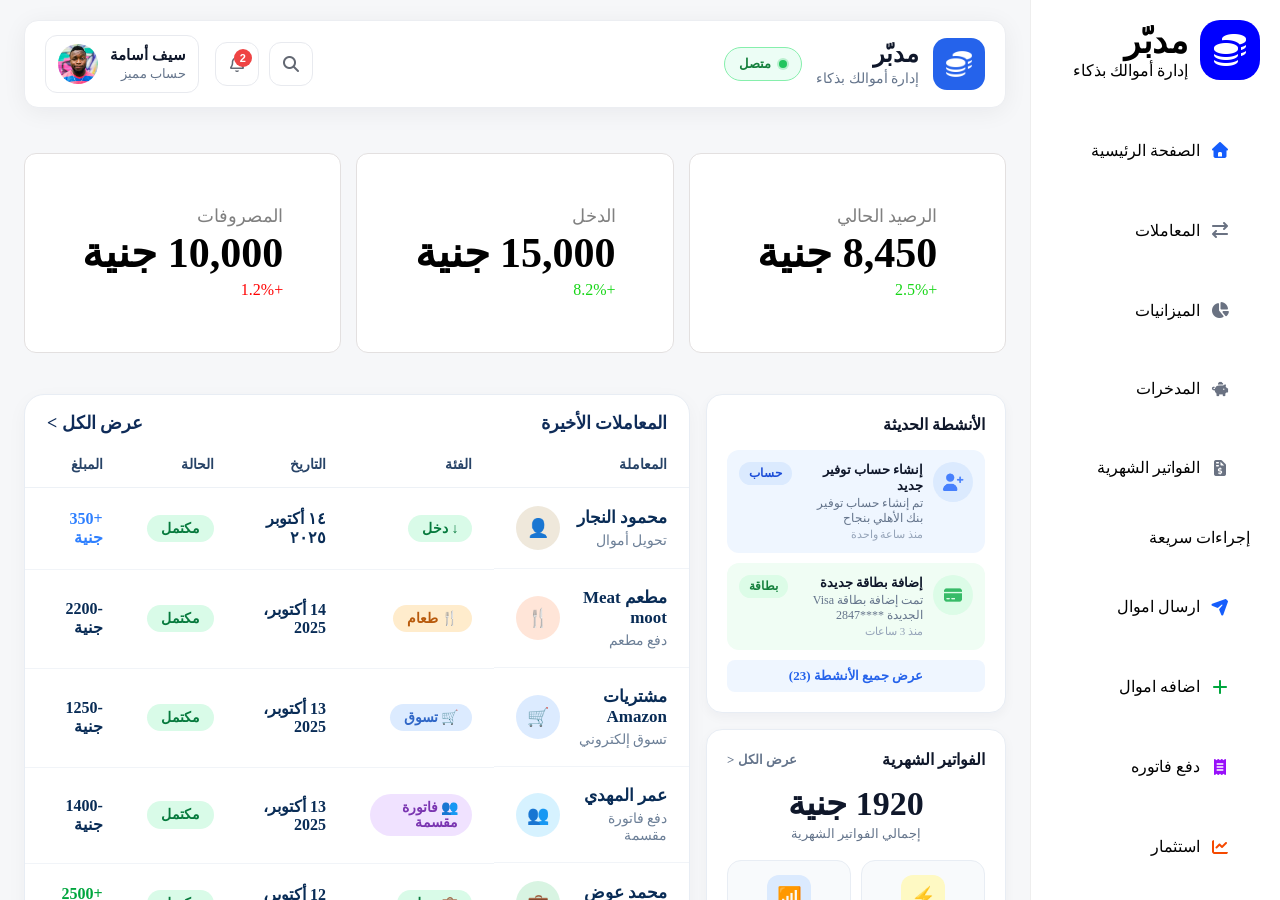
==== index.html @ a24ce910 "first-commit" ====
<!doctype html>
<html lang="ar" dir="rtl">
  <head>
    <meta charset="UTF-8" />
    <meta name="viewport" content="width=device-width, initial-scale=1.0" />
    <link rel="stylesheet" href="./SRC/style.css" />
    <link
      rel="shortcut icon"
      href="Assets/IMG/favicon (1).png"
      type="image/x-icon"
    />
    <title>مدبّر اداره امولاك بذكاء</title>
  </head>

  <body>
    <div class="container">
      <div class="right-side">
        <div class="right-side-logo">
          <img
            class="right-side-logo-image"
            src="./Assets/Icons/coins-solid-full.png"
            alt="logo"
          />
          <div class="right-side-logo-text">
            <h2 class="right-side-logo-text-title">مدبّر</h2>
            <p class="right-side-logo-text-description">إدارة أموالك بذكاء</p>
          </div>
        </div>
        <aside class="right-side-menu">
          <ul class="right-side-menu-list">
            <li class="right-side-menu-item">
              <a href="#" class="right-side-menu-item-link">
                <img
                  class="right-side-menu-item-image"
                  src="./Assets/Icons/house-solid-full.png"
                  alt="logo"
                />
                <p class="right-side-menu-item-text">الصفحة الرئيسية</p>
              </a>
            </li>
            <li class="right-side-menu-item">
              <a href="#" class="right-side-menu-item-link">
                <img
                  class="right-side-menu-item-image"
                  src="./Assets/Icons/arrow-right-arrow-left-solid-full.png"
                  alt="logo"
                />
                <p class="right-side-menu-item-text">المعاملات</p>
              </a>
            </li>
            <li class="right-side-menu-item">
              <a href="#" class="right-side-menu-item-link">
                <img
                  class="right-side-menu-item-image"
                  src="./Assets/Icons/chart-pie-solid-full.png"
                  alt="logo"
                />
                <p class="right-side-menu-item-text">الميزانيات</p>
              </a>
            </li>
            <li class="right-side-menu-item">
              <a href="#" class="right-side-menu-item-link">
                <img
                  class="right-side-menu-item-image"
                  src="./Assets/Icons/piggy-bank-solid.png"
                  alt="logo"
                />
                <p class="right-side-menu-item-text">المدخرات</p>
              </a>
            </li>
            <li class="right-side-menu-item">
              <a href="#" class="right-side-menu-item-link">
                <img
                  class="right-side-menu-item-image"
                  src="./Assets/Icons/file-invoice-dollar-solid-full.png"
                  alt="logo"
                />
                <p class="right-side-menu-item-text">الفواتير الشهرية</p>
              </a>
            </li>
          </ul>
          <div class="right-side-menu-footer">
            <ul class="right-side-menu-list">
              <li class="right-side-menu-item">
                <a href="#" class="right-side-menu-item-link">
                  <p class="right-side-menu-item-text">إجراءات سريعة</p>
                </a>
              </li>
              <li class="right-side-menu-item">
                <a href="#" class="right-side-menu-item-link">
                  <img
                    class="right-side-menu-item-image"
                    src="./Assets/Icons/paper-plane-solid-full.png"
                    alt="logo"
                  />
                  <p class="right-side-menu-item-text">ارسال اموال</p>
                </a>
              </li>
              <li class="right-side-menu-item">
                <a href="#" class="right-side-menu-item-link">
                  <img
                    class="right-side-menu-item-image"
                    src="./Assets/Icons/plus-solid-full.png"
                    alt="logo"
                  />
                  <p class="right-side-menu-item-text">اضافه اموال</p>
                </a>
              </li>
              <li class="right-side-menu-item">
                <a href="#" class="right-side-menu-item-link">
                  <img
                    class="right-side-menu-item-image"
                    src="./Assets/Icons/receipt-solid-full.png"
                    alt="logo"
                  />
                  <p class="right-side-menu-item-text">دفع فاتوره</p>
                </a>
              </li>
              <li class="right-side-menu-item">
                <a href="#" class="right-side-menu-item-link">
                  <img
                    class="right-side-menu-item-image"
                    src="./Assets/Icons/chart-line-solid-full.png"
                    alt="logo"
                  />
                  <p class="right-side-menu-item-text">استثمار</p>
                </a>
              </li>
            </ul>
          </div>
        </aside>
      </div>
      <!-- left side -->
      <div class="left-side">
        <header class="left-side-header">
          <div class="left-side-header-brand">
            <img
              class="left-side-header-brand-icon"
              src="./Assets/Icons/coins-solid-full.png"
              alt=""
              width="48"
              height="48"
            />
            <div class="left-side-header-brand-text">
              <h2 class="left-side-header-brand-title">مدبّر</h2>
              <p class="left-side-header-brand-tagline">إدارة أموالك بذكاء</p>
            </div>
            <div class="small-speeler" role="status">
              <span class="small-speeler-status" aria-hidden="true"></span>
              <span class="small-speeler-title">متصل</span>
            </div>
          </div>
          <div class="left-side-header-actions">
            <button
              type="button"
              class="left-side-header-icon-btn"
              aria-label="بحث"
            >
              <img
                src="./Assets/Icons/magnifying-glass-solid-full.png"
                alt=""
              />
            </button>
            <button
              type="button"
              class="left-side-header-icon-btn left-side-header-icon-btn--notify"
              aria-label="الإشعارات"
            >
              <img src="./Assets/Icons/bell-regular-full.png" alt="" />
              <span class="left-side-header-notify-badge">2</span>
            </button>
            <div class="left-side-header-profile">
              <div class="left-side-header-profile-text">
                <span class="left-side-header-profile-name">سيف أسامة</span>
                <span class="left-side-header-profile-role">حساب مميز</span>
              </div>
              <img
                class="left-side-header-profile-avatar"
                src="./Assets/IMG/avatar-1 (1).jpg"
                alt=""
              />
            </div>
          </div>
        </header>

        <!-- Stats Cards Row -->
        <div class="first-cards">
          <div class="first-cards-item">
            <div class="paragraph-cards">
              <p class="paragraph-cards-description">الرصيد الحالي</p>
              <p class="paragraph-cards-value">8,450 جنية</p>
              <p class="paragraph-cards-percentage">+2.5%</p>
            </div>
          </div>

          <div class="first-cards-item">
            <div class="paragraph-cards">
              <p class="paragraph-cards-description">الدخل</p>
              <p class="paragraph-cards-value">15,000 جنية</p>
              <p class="paragraph-cards-percentage">+8.2%</p>
            </div>
          </div>

          <div class="first-cards-item">
            <div class="paragraph-cards">
              <p class="paragraph-cards-description">المصروفات</p>
              <p class="paragraph-cards-value">10,000 جنية</p>
              <p class="paragraph-cards-percentage red-color">+1.2%</p>
            </div>
          </div>
        </div>

        <!-- Mid Row: Activities sidebar (right) + Transactions table (left) -->
        <div class="mid-row">
          <!-- Right sidebar: Activities + Bills -->
          <div class="mid-row-sidebar">
            <!-- Activities Card -->
            <div class="panel-card">
              <div class="panel-head">
                <span class="panel-title">الأنشطة الحديثة</span>
              </div>
              <div class="activity-item activity--blue">
                <div class="activity-icon-wrap activity-icon--blue">
                  <img
                    class="activity-icon-img"
                    src="./Assets/Icons/user-plus-solid-full.png"
                    alt="icon"
                  />
                </div>
                <div class="activity-text-wrap">
                  <p class="activity-title-txt">إنشاء حساب توفير جديد</p>
                  <p class="activity-desc-txt">
                    تم إنشاء حساب توفير بنك الأهلي بنجاح
                  </p>
                  <p class="activity-time-txt">منذ ساعة واحدة</p>
                </div>
                <span class="activity-tag tag--blue">حساب</span>
              </div>
              <div class="activity-item activity--green">
                <div class="activity-icon-wrap activity-icon--green">
                  <img
                    class="activity-icon-img"
                    src="./Assets/Icons/credit-card-solid-full-green.png"
                    alt="icon"
                  />
                </div>
                <div class="activity-text-wrap">
                  <p class="activity-title-txt">إضافة بطاقة جديدة</p>
                  <p class="activity-desc-txt">
                    تمت إضافة بطاقة Visa الجديدة ****2847
                  </p>
                  <p class="activity-time-txt">منذ 3 ساعات</p>
                </div>
                <span class="activity-tag tag--green">بطاقة</span>
              </div>
              <a href="#" class="view-all-link">عرض جميع الأنشطة (23)</a>
            </div>

            <!-- Bills Card -->
            <div class="panel-card">
              <div class="panel-head">
                <span class="panel-title">الفواتير الشهرية</span>
                <a href="#" class="panel-link">عرض الكل &lt;</a>
              </div>
              <div class="bills-total">
                <p class="bills-total-amount">1920 جنية</p>
                <p class="bills-total-label">إجمالي الفواتير الشهرية</p>
              </div>
              <div class="bills-grid">
                <div class="bill-card">
                  <div class="bill-card-icon bill-icon--yellow">⚡</div>
                  <p class="bill-card-name">كهرباء</p>
                  <p class="bill-card-amount">400 جنية</p>
                  <p class="bill-card-due due--orange">يستحق في 5 أيام</p>
                </div>
                <div class="bill-card">
                  <div class="bill-card-icon bill-icon--blue">📶</div>
                  <p class="bill-card-name">إنترنت</p>
                  <p class="bill-card-amount">450 جنية</p>
                  <p class="bill-card-due due--orange">يستحق في 3 أيام</p>
                </div>
                <div class="bill-card">
                  <div class="bill-card-icon bill-icon--red">📺</div>
                  <p class="bill-card-name">Netflix</p>
                  <p class="bill-card-amount">780 جنية</p>
                  <p class="bill-card-due due--gray">يستحق في 15 يوم</p>
                </div>
                <div class="bill-card">
                  <div class="bill-card-icon bill-icon--green">📞</div>
                  <p class="bill-card-name">هاتف</p>
                  <p class="bill-card-amount">290 جنية</p>
                  <p class="bill-card-due due--green">يستحق في 10 أيام</p>
                </div>
              </div>
            </div>
          </div>

          <!-- Left main: Transactions Table -->
          <div class="third-card mid-row-main">
            <div class="tabel-head">
              <div class="t-h3">
                <h3>المعاملات الأخيرة</h3>
              </div>
              <div class="t-h3">
                <h3>عرض الكل <span class="sumbol">></span></h3>
              </div>
            </div>
            <table class="comparison-table">
              <thead>
                <tr>
                  <th class="feature">المعاملة</th>
                  <th class="highlight-1">الفئة</th>
                  <th>التاريخ</th>
                  <th>الحالة</th>
                  <th>المبلغ</th>
                </tr>
              </thead>
              <tbody>
                <tr>
                  <td class="txn-cell">
                    <div class="txn-text">
                      <span class="txn-title">محمود النجار</span>
                      <span class="txn-sub">تحويل أموال</span>
                    </div>
                    <span class="txn-icon person">👤</span>
                  </td>
                  <td class="highlight">
                    <span class="badge badge-income">↓ دخل</span>
                  </td>
                  <td>١٤ أكتوبر ٢٠٢٥</td>
                  <td><span class="badge status-done">مكتمل</span></td>
                  <td class="amount-positive">+350 جنية</td>
                </tr>
                <tr>
                  <td class="txn-cell">
                    <div class="txn-text">
                      <span class="txn-title">مطعم Meat moot</span>
                      <span class="txn-sub">دفع مطعم</span>
                    </div>
                    <span class="txn-icon food">🍴</span>
                  </td>
                  <td class="highlight">
                    <span class="badge badge-food">🍴 طعام</span>
                  </td>
                  <td>14 أكتوبر، 2025</td>
                  <td><span class="badge status-done">مكتمل</span></td>
                  <td class="amount-negative">-2200 جنية</td>
                </tr>
                <tr>
                  <td class="txn-cell">
                    <div class="txn-text">
                      <span class="txn-title">مشتريات Amazon</span>
                      <span class="txn-sub">تسوق إلكتروني</span>
                    </div>
                    <span class="txn-icon shopping">🛒</span>
                  </td>
                  <td class="highlight">
                    <span class="badge badge-shopping">🛒 تسوق</span>
                  </td>
                  <td>13 أكتوبر، 2025</td>
                  <td><span class="badge status-done">مكتمل</span></td>
                  <td class="amount-negative">-1250 جنية</td>
                </tr>
                <tr>
                  <td class="txn-cell">
                    <div class="txn-text">
                      <span class="txn-title">عمر المهدي</span>
                      <span class="txn-sub">دفع فاتورة مقسمة</span>
                    </div>
                    <span class="txn-icon split">👥</span>
                  </td>
                  <td class="highlight">
                    <span class="badge badge-split">👥 فاتورة مقسمة</span>
                  </td>
                  <td>13 أكتوبر، 2025</td>
                  <td><span class="badge status-done">مكتمل</span></td>
                  <td class="amount-negative">-1400 جنية</td>
                </tr>
                <tr>
                  <td class="txn-cell">
                    <div class="txn-text">
                      <span class="txn-title">محمد عوض</span>
                      <span class="txn-sub">دفع عمل حر</span>
                    </div>
                    <span class="txn-icon work">💼</span>
                  </td>
                  <td class="highlight">
                    <span class="badge badge-work">💼 عمل</span>
                  </td>
                  <td>12 أكتوبر، 2025</td>
                  <td><span class="badge status-done">مكتمل</span></td>
                  <td class="amount-positive-green">+2500 جنية</td>
                </tr>
                <tr>
                  <td class="txn-cell">
                    <div class="txn-text">
                      <span class="txn-title">محطة وقود Shell</span>
                      <span class="txn-sub">شراء وقود</span>
                    </div>
                    <span class="txn-icon transport">⛽</span>
                  </td>
                  <td class="highlight">
                    <span class="badge badge-transport">🚗 مواصلات</span>
                  </td>
                  <td>12 أكتوبر، 2025</td>
                  <td><span class="badge status-pending">معلق</span></td>
                  <td class="amount-negative">-700 جنية</td>
                </tr>
                <tr>
                  <td class="txn-cell">
                    <div class="txn-text">
                      <span class="txn-title">اشتراك Netflix</span>
                      <span class="txn-sub">اشتراك شهري</span>
                    </div>
                    <span class="txn-icon entertainment">🎬</span>
                  </td>
                  <td class="highlight">
                    <span class="badge badge-entertainment">🎬 ترفيه</span>
                  </td>
                  <td>11 أكتوبر، 2025</td>
                  <td><span class="badge status-done">مكتمل</span></td>
                  <td class="amount-negative">-780 جنية</td>
                </tr>
                <tr>
                  <td class="txn-cell">
                    <div class="txn-text">
                      <span class="txn-title">نادي FitLife</span>
                      <span class="txn-sub">عضوية شهرية</span>
                    </div>
                    <span class="txn-icon health">❤️</span>
                  </td>
                  <td class="highlight">
                    <span class="badge badge-health">❤️ صحة</span>
                  </td>
                  <td>10 أكتوبر، 2025</td>
                  <td><span class="badge status-done">مكتمل</span></td>
                  <td class="amount-negative">-500 جنية</td>
                </tr>
                <tr>
                  <td class="txn-cell">
                    <div class="txn-text">
                      <span class="txn-title">كورس Jonas</span>
                      <span class="txn-sub">دورة تدريبية</span>
                    </div>
                    <span class="txn-icon education">🎓</span>
                  </td>
                  <td class="highlight">
                    <span class="badge badge-education">🎓 تعليم</span>
                  </td>
                  <td>9 أكتوبر، 2025</td>
                  <td><span class="badge status-done">مكتمل</span></td>
                  <td class="amount-negative">-250 جنية</td>
                </tr>
              </tbody>
            </table>
          </div>
        </div>

        <!-- Bottom 3-column row -->
        <div class="bottom-row">
          <!-- RIGHT: Budget Overview -->
          <div class="panel-card">
            <div class="panel-head">
              <span class="panel-title">نظرة عامة على الميزانية</span>
              <a href="#" class="panel-link">التفاصيل &lt;</a>
            </div>
            <div class="budget-header">
              <div>
                <p class="budget-label">إجمالي الميزانية</p>
                <p class="budget-total-val">10000 جنية</p>
              </div>
              <div style="text-align: left">
                <p class="budget-label">المتبقي</p>
                <p class="budget-remain-val">1750 جنية</p>
              </div>
            </div>
            <p class="budget-meta">المستخدم: 8250 جنية / 82.5%</p>
            <div class="prog-bar">
              <div
                class="prog-fill"
                style="width: 82.5%; background: #2563eb"
              ></div>
            </div>

            <div class="budget-cat-item">
              <div class="budget-cat-head">
                <div class="budget-cat-left">
                  <span class="cat-icon cat-icon--orange">🏠</span>
                  <span class="cat-name-txt">ترفيه</span>
                </div>
                <div style="text-align: left">
                  <span class="cat-amount-txt">750 جنية</span>
                  <span class="cat-remain-txt"
                    >الميزانية: 1500 جنية · متبقي %50</span
                  >
                </div>
              </div>
              <div class="prog-bar">
                <div
                  class="prog-fill"
                  style="width: 50%; background: #f59e0b"
                ></div>
              </div>
            </div>

            <div class="budget-cat-item">
              <div class="budget-cat-head">
                <div class="budget-cat-left">
                  <span class="cat-icon cat-icon--red">📄</span>
                  <span class="cat-name-txt">فواتير</span>
                </div>
                <div style="text-align: left">
                  <span class="cat-amount-txt">2000 جنية</span>
                  <span class="cat-remain-txt">مستخدم 100%</span>
                </div>
              </div>
              <div class="prog-bar">
                <div
                  class="prog-fill"
                  style="width: 100%; background: #ef4444"
                ></div>
              </div>
            </div>

            <div class="budget-cat-item">
              <div class="budget-cat-head">
                <div class="budget-cat-left">
                  <span class="cat-icon cat-icon--pink">❤️</span>
                  <span class="cat-name-txt">العناية الشخصية</span>
                </div>
                <div style="text-align: left">
                  <span class="cat-amount-txt">1200 جنية</span>
                  <span class="cat-remain-txt"
                    >الميزانية: 1500 جنية · متبقي %20</span
                  >
                </div>
              </div>
              <div class="prog-bar">
                <div
                  class="prog-fill"
                  style="width: 80%; background: #ec4899"
                ></div>
              </div>
            </div>

            <div class="budget-cat-item">
              <div class="budget-cat-head">
                <div class="budget-cat-left">
                  <span class="cat-icon cat-icon--teal">🛒</span>
                  <span class="cat-name-txt">مستلزمات المنزل</span>
                </div>
                <div style="text-align: left">
                  <span class="cat-amount-txt">4300 جنية</span>
                  <span class="cat-remain-txt"
                    >الميزانية: 5000 جنية · متبقي %14</span
                  >
                </div>
              </div>
              <div class="prog-bar">
                <div
                  class="prog-fill"
                  style="width: 86%; background: #06b6d4"
                ></div>
              </div>
            </div>
          </div>

          <!-- MIDDLE: Chart + Account Summary stacked -->
          <div class="bottom-mid-col">
            <div class="panel-card">
              <div class="panel-head">
                <span class="panel-title">الدخل مقابل المصروفات</span>
                <a href="#" class="panel-link">التحليل &lt;</a>
              </div>
              <div class="chart-legend">
                <div class="legend-item">
                  <span class="legend-dot legend-dot--red"></span>المصروفات
                </div>
                <div class="legend-item">
                  <span class="legend-dot legend-dot--green"></span>الدخل
                </div>
              </div>
              <div class="chart-bars">
                <div class="chart-week">
                  <div class="chart-col">
                    <span class="bar bar--green" style="height: 90px"></span>
                    <span class="bar bar--red" style="height: 60px"></span>
                  </div>
                  <p class="chart-label">الأسبوع 1</p>
                </div>
                <div class="chart-week">
                  <div class="chart-col">
                    <span class="bar bar--green" style="height: 75px"></span>
                    <span class="bar bar--red" style="height: 50px"></span>
                  </div>
                  <p class="chart-label">الأسبوع 2</p>
                </div>
                <div class="chart-week">
                  <div class="chart-col">
                    <span class="bar bar--green" style="height: 100px"></span>
                    <span class="bar bar--red" style="height: 70px"></span>
                  </div>
                  <p class="chart-label">الأسبوع 3</p>
                </div>
                <div class="chart-week">
                  <div class="chart-col">
                    <span class="bar bar--green" style="height: 85px"></span>
                    <span class="bar bar--red" style="height: 55px"></span>
                  </div>
                  <p class="chart-label">الأسبوع 4</p>
                </div>
              </div>
            </div>

            <div class="panel-card">
              <div class="panel-head">
                <span class="panel-title">ملخص الحساب</span>
                <a href="#" class="panel-link">التفاصيل &lt;</a>
              </div>
              <div class="account-item">
                <div class="account-icon account-icon--blue">🏦</div>
                <div class="account-info">
                  <p class="account-name-txt">حساب جاري</p>
                  <p class="account-sub-txt">بنك مصر [1111 4532]</p>
                </div>
                <span class="account-bal">8,450 جنية</span>
              </div>
              <div class="account-item">
                <div class="account-icon account-icon--green">💰</div>
                <div class="account-info">
                  <p class="account-name-txt">حساب التوفير</p>
                  <p class="account-sub-txt">بنك مصر [1111 8901]</p>
                </div>
                <span class="account-bal">297,540 جنية</span>
              </div>
              <div class="account-item">
                <div class="account-icon account-icon--purple">💳</div>
                <div class="account-info">
                  <p class="account-name-txt">بطاقة ائتمان</p>
                  <p class="account-sub-txt">متاح: 1,450 من 7,500 جنية</p>
                </div>
                <span class="account-bal account-bal--neg">6,000- جنية</span>
              </div>
            </div>
          </div>

          <!-- LEFT: Payment Methods -->
          <div class="panel-card">
            <div class="panel-head">
              <span class="panel-title">وسائل الدفع</span>
              <a href="#" class="panel-link">إدارة &lt;</a>
            </div>
            <div class="pay-card pay-card--visa">
              <div class="pay-card-inner">
                <div class="pay-card-front">
                  <div class="pay-card-row">
                    <span class="pay-brand-txt">VISA</span>
                    <span class="pay-chip-icon">▬▬</span>
                  </div>
                  <p class="pay-number-txt">4532 ●●● ●●● ●●●●</p>
                  <div class="pay-card-row">
                    <div>
                      <span class="pay-mini-label">تنتهي</span><br /><span
                        class="pay-mini-val"
                        >12/26</span
                      >
                    </div>
                    <div>
                      <span class="pay-mini-label">حامل البطاقة</span
                      ><br /><span class="pay-mini-val">سيف أسامة</span>
                    </div>
                  </div>
                </div>
                <div class="pay-card-back">
                  <div class="pay-card-back-strip"></div>
                  <div class="pay-card-back-body">
                    <div class="pay-card-back-cvv-row">
                      <span class="pay-mini-label">CVV</span>
                      <span class="pay-card-back-cvv">321</span>
                    </div>
                    <span class="pay-card-back-brand">VISA</span>
                  </div>
                </div>
              </div>
            </div>

            <div class="pay-card pay-card--mastercard">
              <div class="pay-card-inner">
                <div class="pay-card-front">
                  <div class="pay-card-row">
                    <span class="pay-brand-txt">⬤⬤ Mastercard</span>
                    <span class="pay-chip-icon">▬▬</span>
                  </div>
                  <p class="pay-number-txt">8901 ●●● ●●● ●●●●</p>
                  <div class="pay-card-row">
                    <div>
                      <span class="pay-mini-label">تنتهي</span><br /><span
                        class="pay-mini-val"
                        >08/27</span
                      >
                    </div>
                    <div>
                      <span class="pay-mini-label">حامل البطاقة</span
                      ><br /><span class="pay-mini-val">سيف أسامة</span>
                    </div>
                  </div>
                </div>
                <div class="pay-card-back">
                  <div class="pay-card-back-strip"></div>
                  <div class="pay-card-back-body">
                    <div class="pay-card-back-cvv-row">
                      <span class="pay-mini-label">CVV</span>
                      <span class="pay-card-back-cvv">814</span>
                    </div>
                    <span class="pay-card-back-brand">Mastercard</span>
                  </div>
                </div>
              </div>
            </div>

            <div class="pay-card pay-card--paypal">
              <div class="pay-card-inner">
                <div class="pay-card-front">
                  <div class="pay-card-row">
                    <span class="pay-brand-txt">P Paypal</span>
                    <span class="pay-chip-icon">▬▬</span>
                  </div>
                  <p class="pay-number-txt">حساب Paypal</p>
                  <div class="pay-card-row">
                    <div>
                      <span class="pay-mini-label">الحالة</span><br /><span
                        class="pay-mini-val pay--suspended"
                        >متوقف</span
                      >
                    </div>
                    <div>
                      <span class="pay-mini-label">البريد</span><br /><span
                        class="pay-mini-val"
                        >seif@example.com</span
                      >
                    </div>
                  </div>
                </div>
                <div class="pay-card-back">
                  <div class="pay-card-back-strip"></div>
                  <div class="pay-card-back-body">
                    <div class="pay-card-back-cvv-row">
                      <span class="pay-mini-label">Account</span>
                      <span class="pay-card-back-cvv">VERIFY</span>
                    </div>
                    <span class="pay-card-back-brand">PAYPAL</span>
                  </div>
                </div>
              </div>
            </div>
          </div>
        </div>
      </div>
    </div>
  </body>
</html>

<!-- RIGHT: Budget Overview -->
---- SRC/style.css ----
* {
    padding: 0;
    margin: 0;
    box-sizing: border-box;

}

:root {
    --primary-color: #000;
    --secondary-color: #fff;
    --tertiary-color: #000;
    --quaternary-color: #fff;
    --quinary-color: #000;
    --senary-color: #fff;
    --septenary-color: #000;
    --octonary-color: #fff;
    --nonary-color: #000;
    --denary-color: #fff;
}

.container {
    display: flex;
    flex-direction: row;
    height: 100vh;
    overflow: hidden;
}

.right-side {
    width: 250px;
    flex-shrink: 0;
    background: white;
    /* height: 100vh; */
    /* overflow-y: auto; */
    padding: 20px;
    border-left: 1px solid #eee;
    display: flex;
    flex-direction: column;
    justify-content: flex-start;
    align-items: stretch;
}

.right-side-logo {
    display: flex;
    flex-direction: row;
    align-items: center;
    gap: 12px;
}

.right-side-logo-image {
    width: 60px;
    height: auto;
    flex-shrink: 0;
    object-fit: contain;
    background-color: blue;
    border-radius: 20px;
    color: white;
    padding: 10px;

}

.right-side-logo-text {
    display: flex;
    flex-direction: column;
    justify-content: start;
    align-items: start;
}

.right-side-logo-text-title {
    font-size: 34px;
    font-weight: 900;
    color: var(--primary-color);
}

.right-side-logo-text-description {
    font-size: 16px;
    font-weight: 400;
    color: var(--primary-color);
}

.left-side {
    flex: 1;
    min-width: 0;
    height: 100vh;
    overflow-y: auto;
    padding: 20px 24px;
    background: #f6f7f9;
}

.right-side-menu {
    display: flex;
    flex-direction: column;
    justify-content: flex-start;
    align-items: stretch;
    width: 100%;
    max-width: 100%;
    height: auto;
    margin-top: 20px;
}

.right-side-menu-list {
    display: flex;
    flex-direction: column;
    justify-content: flex-start;
    align-items: stretch;
    width: 100%;
    height: auto;
}

.right-side-menu-item {
    display: flex;
    flex-direction: row;
    justify-content: flex-start;
    align-items: center;
    width: 100%;
    height: auto;
    margin-top: 10px;
    background-color: transparent;
    color: white;
    padding: 10px;
    text-decoration: none;
    list-style: none;
}

.right-side-menu-item-link {
    text-decoration: none;
    display: flex;
    flex-direction: row;
    justify-content: flex-start;
    align-items: center;
    width: 100%;
    height: auto;
    margin-top: 10px;
}

.right-side-menu-item-image {
    width: 40px;
    height: auto;
    object-fit: contain;
    object-position: center;
    margin-right: 10px;
    color: gray;
    border-radius: 20px;
    color: white;
    padding: 10px;
}

.right-side-menu-item:hover {
    background-color: rgb(242, 241, 241);
    border-radius: 12px;
    transform: scaleX(1.05);
    transition: all 0.3s ease;
    width: 100%;
}

.right-side-menu-item-text {
    font-size: 16px;
    font-weight: 400;
    color: var(--primary-color);
}

.left-side-header {
    width: 100%;
    max-width: 100%;
    display: flex;
    flex-direction: row;
    justify-content: space-between;
    align-items: center;
    gap: 16px;
    padding: 14px 20px;
    background: #fff;
    border: 1px solid #eceef2;
    border-radius: 14px;
    box-shadow: 0 4px 24px rgba(15, 23, 42, 0.06);
}

.left-side-header-brand {
    display: flex;
    flex-direction: row;
    align-items: center;
    gap: 14px;
    min-width: 0;
}

.left-side-header-brand-icon {
    width: 52px;
    height: 52px;
    flex-shrink: 0;
    object-fit: contain;
    padding: 10px;
    background: #2563eb;
    border-radius: 14px;
}

.left-side-header-brand-text {
    display: flex;
    flex-direction: column;
    align-items: flex-start;
    gap: 2px;
    min-width: 0;
}

.left-side-header-brand-title {
    font-size: 1.5rem;
    font-weight: 800;
    line-height: 1.2;
    color: #0f172a;
}

.left-side-header-brand-tagline {
    font-size: 0.875rem;
    font-weight: 400;
    color: #64748b;
    line-height: 1.3;
}

.left-side-header-actions {
    display: flex;
    flex-direction: row;
    align-items: center;
    gap: 10px;
    flex-shrink: 0;
}

.left-side-header-icon-btn {
    position: relative;
    display: inline-flex;
    align-items: center;
    justify-content: center;
    width: 44px;
    height: 44px;
    padding: 0;
    border: 1px solid #e8eaef;
    border-radius: 12px;
    background: #fff;
    cursor: pointer;
    transition: background 0.15s ease, border-color 0.15s ease;
}

.left-side-header-icon-btn:hover {
    background: #f8fafc;
    border-color: #dce0e6;
}

.left-side-header-icon-btn img {
    width: 20px;
    height: 20px;
    object-fit: contain;
    opacity: 0.65;
}

.left-side-header-icon-btn--notify {
    padding: 0;
}

.left-side-header-notify-badge {
    position: absolute;
    top: 6px;
    right: 6px;
    min-width: 18px;
    height: 18px;
    padding: 0 5px;
    font-size: 11px;
    font-weight: 700;
    line-height: 18px;
    text-align: center;
    color: #fff;
    background: #ef4444;
    border-radius: 999px;
}

.left-side-header-profile {
    display: flex;
    flex-direction: row;
    align-items: center;
    gap: 12px;
    margin-inline-start: 6px;
    padding: 8px 12px;
    border: 1px solid #e8eaef;
    border-radius: 12px;
    background: #fff;
}

.left-side-header-profile-text {
    display: flex;
    flex-direction: column;
    align-items: flex-start;
    gap: 2px;
    min-width: 0;
}

.left-side-header-profile-name {
    font-size: 0.9375rem;
    font-weight: 700;
    color: #0f172a;
}

.left-side-header-profile-role {
    font-size: 0.8125rem;
    font-weight: 400;
    color: #64748b;
}

.left-side-header-profile-avatar {
    width: 40px;
    height: 40px;
    border-radius: 50%;
    object-fit: cover;
    flex-shrink: 0;
}

.small-speeler {
    display: inline-flex;
    flex-direction: row;
    align-items: center;
    gap: 8px;
    flex-shrink: 0;
    padding: 8px 14px;
    background: #ecfdf5;
    color: #15803d;
    border: 1px solid #86efac;
    border-radius: 999px;
    font-size: 0.8125rem;
    font-weight: 600;
}

.small-speeler-title {
    font: inherit;
    font-weight: 600;
}

.small-speeler-status {
    display: inline-block;
    width: 8px;
    height: 8px;
    flex-shrink: 0;
    background-color: #22c55e;
    border-radius: 50%;
    box-shadow: 0 0 0 2px rgba(34, 197, 94, 0.25);
}

.first-cards {
    display: grid;
    grid-auto-rows: minmax(250px, auto);
    gap: 15px;
    margin-top: 20px;
    width: 100%;
    grid-template-columns: repeat(3, 1fr);
    grid-auto-columns: minmax(200px, auto);
    /* background-color:white; */
    align-items: center;
    direction: rtl;

}

.first-cards .first-cards-item {
    height: 200px;
    border: 1px solid rgb(227, 224, 224);
    /* justify-items: center;  */
    border-radius: 12px;
    display: flex;
    justify-content: start;
    /* أفقي */
    align-items: center;
    background-color: white;


}

.paragraph-cards {
    display: flex;
    flex-direction: column;
    align-items: flex-start;
    text-align: right;
    gap: 15px;
    margin: 0 auto;
}

.paragraph-cards-description {
    font-size: 18px;
    font-weight: 400;
    color: gray;
    line-height: 12px;
}

.paragraph-cards-value {
    font-size: 42px;
    font-weight: 800;
    color: black;
    line-height: 12px;
    margin-top: 10px;
}

.paragraph-cards-percentage {
    margin-top: 10px;
    font-size: 16px;
    font-weight: 400;
    color: rgb(24, 214, 24);
    line-height: 12px;
}

.red-color {
    color: red;
}

.second-cards {
    display: grid;
    grid-template-columns: repeat(2, 350px);
    grid-auto-rows: minmax(350px);
    direction: rtl;
    margin-top: 20px;
    align-items: center;
    column-gap: 15px;

}

.head-span {
    display: inline-block;
    margin-top: 10px;
    padding-right: 18px;
    font-size: 20px;
    font-weight: 800;
    font-family: sans-serif;
}

.second-cards-item {
    height: 350px;
    display: flex;
    flex-direction: column;
    align-items: flex-start;
    width: 350px;
    border: 2px solid transparent;
    border-radius: 15px;
    background-color: #FFFFFF;

}

.second-cards-item-content-1 {
    display: flex;
    flex-direction: row;
    justify-content: space-between;
    border: 1px solid #EFF6FF;
    background-color: #EFF6FF;
    border-radius: 15px;
    justify-content: stretch;
    margin: 10px auto;
    padding: 10px;
    gap: 10px
}

.img-icons {
    width: 40px;
    height: 40px;
    object-fit: contain;
    opacity: 0.65;
    border-radius: 50%;
    border: 1px solid transparent;
    margin-right: 5px;
    background-color: #DBEAFE;

}

.second-cards-item-content-2 {
    display: flex;
    flex-direction: row;
    justify-content: space-between;
    border: 1px solid #F0FDF4;
    background-color: #F0FDF4;
    border-radius: 15px;
    justify-content: stretch;
    margin: 5px auto;
    padding: 10px;
    gap: 10px
}

.second-cards-item-content-tex {
    text-align: center;
}

.second-cards-item-content-text-title {
    font-family: serif;
    font-weight: 700;
    font-size: 18px;
}

.second-cards-item-content-text-description {
    font-size: 16px;
    color: gray;
    margin-top: 5px;
}

.second-cards-item-content-text-description-time {
    font-size: 16px;
    color: gray;
    margin-top: 5px;
}

.end-text-time-1 {
    color: blue;
    font-size: 16px;
    font-weight: 400;
}

.end-text-time {
    color: #00C950;
    font-size: 16px;
    font-weight: 400;
}

.logical {
    width: 350px;
    display: flex;
    flex-direction: row;
    justify-content: space-between;
    align-items: center;
    padding: 10px 15px;
    margin-top: 20px;

}

.logic-1 {
    font-size: 16px;
    font-family: sans-serif;
    font-weight: 600;
    line-height: 24px;
}

.logic-2 {
    font: size 18px;
    font-family: sans-serif;
    font-weight: 700;
    color: gray;
}

.logoicl-2 {
    display: flex;
    justify-content: cneter;
    align-items: center;
    gap: 10px;
    margin: 25px auto
}

.logic-3 {
    font: size 18px;
    font-family: sans-serif;
    font-weight: 700;
    color: gray;
}

.logic-4 {
    font-size: 18px;
    font-family: sans-serif;
    font-weight: 800;
    color: gray;
}

.wid {
    display: inline-block;
    width: 10px;
    height: 10px;
    background-color: green;
    margin-top: 5px;
}

.wid-2 {
    display: inline-block;
    width: 10px;
    height: 10px;
    margin-top: 5px;

    background-color: red;
}

.four-logs {
    width: 350px;
    display: flex;
    flex-direction: row;
    justify-content: space-evenly;


}

.s-l-1 {
    display: inline-block;
    background-color: green;
    height: 90px;
    width: 15px;
    border-top: 1px solid transparent;
    border-radius: 2px;
}

.s-l-2 {
    display: inline-block;
    background-color: red;
    height: 60px;
    width: 15px;
    border-top: 1px solid transparent;
    border-radius: 2px;
}

.s-l-3 {
    display: inline-block;
    background-color: green;
    height: 90px;
    width: 15px;
    border-top: 1px solid transparent;
    border-radius: 2px;
}

.s-l-4 {
    display: inline-block;
    background-color: red;
    height: 60px;
    width: 15px;
    border-top: 1px solid transparent;
    border-radius: 2px;
}

.s-l-5 {
    display: inline-block;
    background-color: green;
    height: 90px;
    width: 15px;
    border-top: 1px solid transparent;
    border-radius: 2px;
}

.s-l-6 {
    display: inline-block;
    background-color: red;
    height: 60px;
    width: 15px;
    border-top: 1px solid transparent;
    border-radius: 2px;
}

.s-l-7 {
    display: inline-block;
    background-color: green;
    height: 90px;
    width: 15px;
    border-top: 1px solid transparent;
    border-radius: 2px;
}

.s-l-8 {
    display: inline-block;
    background-color: red;
    height: 60px;
    width: 15px;
    border-top: 1px solid transparent;
    border-radius: 2px;
}

.p-log {
    color: gray;
    font-weight: 400;
    margin-top: 10px;
}

.sumbol {
    font-size: 18px;
    font-weight: 600;
}

.third-card {
    margin-top: 20px;
    background-color: #ffffff;
    border: 1px solid #e8edf4;
    border-radius: 20px;
    box-shadow: 0 6px 20px rgba(15, 23, 42, 0.04);
    overflow: hidden;
}

.third-card .tabel-head {
    display: flex;
    justify-content: space-between;
    gap: 14px;
    align-items: center;
    padding: 18px 22px 8px;
}

.t-h3 {
    font-size: 15px;
    font-weight: 700;
    color: #0f2c59;
}

.third-card .comparison-table {
    width: 100%;
    border-collapse: collapse;
    background-color: #fff;
    margin: 0;
}

.third-card .comparison-table th,
.third-card .comparison-table td {
    padding: 18px 22px;
    border-bottom: 1px solid #f1f4f8;
    vertical-align: middle;
}

.third-card .comparison-table thead th {
    font-size: 14px;
    font-weight: 700;
    color: #274367;
    text-align: right;
    padding-top: 14px;
    padding-bottom: 14px;
    border-bottom: 1px solid #edf1f6;
}

.third-card .comparison-table tbody td {
    font-size: 16px;
    font-weight: 700;
    color: #092c56;
    text-align: right;
}

.highlight {
    background: transparent;
}

.highlight-1 {
    background: transparent;
}

.third-card .badge {
    padding: 6px 14px;
    border-radius: 999px;
    font-size: 14px;
    font-weight: 700;
    line-height: 1.1;
    color: #214163;
    background: #e9effa;
    display: inline-block;
}

.third-card .comparison-table tbody tr:last-child td {
    border-bottom: none;
}

.txn-cell {
    display: flex;
    align-items: center;
    justify-content: flex-end;
    gap: 14px;
    direction: rtl;
}

.txn-text {
    display: flex;
    flex-direction: column;
    align-items: flex-start;
    gap: 4px;
    flex: 1;
    text-align: right;
}

.txn-title {
    font-size: 17px;
    font-weight: 700;
    color: #092c56;
}

.txn-sub {
    font-size: 14px;
    font-weight: 500;
    color: #6c7f97;
}

.txn-icon {
    width: 44px;
    height: 44px;
    border-radius: 50%;
    display: inline-flex;
    align-items: center;
    justify-content: center;
    flex-shrink: 0;
    font-size: 18px;
}

.txn-icon.person {
    background: #efe8db;
}

.txn-icon.food {
    background: #ffe5d8;
}

.txn-icon.shopping {
    background: #dcebff;
}

.txn-icon.split {
    background: #d6f2ff;
}

.txn-icon.work {
    background: #d8f4e2;
}

.txn-icon.transport {
    background: #ffe6e6;
}

.txn-icon.entertainment {
    background: #e7edff;
}

.txn-icon.health {
    background: #d8f8ff;
}

.txn-icon.education {
    background: #dcfae7;
}

.badge-income {
    background: #d9fbe8 !important;
    color: #067a3d !important;
}

.badge-food {
    background: #ffeccc !important;
    color: #b85a0c !important;
}

.badge-shopping {
    background: #dcebff !important;
    color: #2f66c7 !important;
}

.badge-split {
    background: #f0e2ff !important;
    color: #7a35b1 !important;
}

.badge-work {
    background: #d9fbe8 !important;
    color: #067a3d !important;
}

.badge-transport {
    background: #ffe0e0 !important;
    color: #c91f1f !important;
}

.badge-entertainment {
    background: #e7edff !important;
    color: #3f55be !important;
}

.badge-health {
    background: #d8f8ff !important;
    color: #0d7e99 !important;
}

.badge-education {
    background: #dcfae7 !important;
    color: #0f8a5c !important;
}

.status-done {
    background: #d9fbe8 !important;
    color: #067a3d !important;
}

.status-pending {
    background: #fff1bf !important;
    color: #9b7300 !important;
}

.amount-positive {
    color: #2f80ff !important;
    font-weight: 800 !important;
}

.amount-positive-green {
    color: #00a63e !important;
    font-weight: 800 !important;
}

.amount-negative {
    color: #092c56;
    font-weight: 800 !important;
}

/* ============================================
   MID ROW LAYOUT
   ============================================ */
.mid-row {
    display: flex;
    flex-direction: row;
    direction: rtl;
    gap: 16px;
    margin-top: 16px;
    align-items: flex-start;
}

.mid-row-sidebar {
    width: 300px;
    flex-shrink: 0;
    display: flex;
    flex-direction: column;
    gap: 16px;
}

.mid-row-main {
    flex: 1;
    min-width: 0;
    margin-top: 0;
}

/* ============================================
   PANEL CARD BASE
   ============================================ */
.panel-card {
    background: #fff;
    border: 1px solid #e8edf4;
    border-radius: 16px;
    padding: 20px;
    box-shadow: 0 4px 12px rgba(15, 23, 42, 0.04);
    direction: rtl;
    overflow: visible;
}

.panel-head {
    display: flex;
    justify-content: space-between;
    align-items: center;
    margin-bottom: 16px;
}

.panel-title {
    font-size: 16px;
    font-weight: 700;
    color: #0f172a;
}

.panel-link {
    font-size: 13px;
    font-weight: 600;
    color: #64748b;
    text-decoration: none;
}

.panel-link:hover {
    color: #2563eb;
}

/* ============================================
   ACTIVITIES
   ============================================ */
.activity-item {
    display: flex;
    align-items: flex-start;
    gap: 10px;
    padding: 12px;
    border-radius: 12px;
    margin-bottom: 10px;
}

.activity--blue {
    background: #eff6ff;
}

.activity--green {
    background: #f0fdf4;
}

.activity-icon-wrap {
    width: 40px;
    height: 40px;
    border-radius: 50%;
    display: flex;
    align-items: center;
    justify-content: center;
    flex-shrink: 0;
}

.activity-icon--blue {
    background: #dbeafe;
}

.activity-icon--green {
    background: #dcfce7;
}

.activity-icon-img {
    width: 22px;
    height: 22px;
    object-fit: contain;
    opacity: 0.75;
}

.activity-text-wrap {
    flex: 1;
    min-width: 0;
}

.activity-title-txt {
    font-size: 13px;
    font-weight: 700;
    color: #0f172a;
}

.activity-desc-txt {
    font-size: 12px;
    color: #64748b;
    margin-top: 2px;
}

.activity-time-txt {
    font-size: 11px;
    color: #94a3b8;
    margin-top: 2px;
}

.activity-tag {
    font-size: 12px;
    font-weight: 700;
    padding: 4px 10px;
    border-radius: 999px;
    flex-shrink: 0;
    white-space: nowrap;
}

.tag--blue {
    background: #dbeafe;
    color: #1d4ed8;
}

.tag--green {
    background: #dcfce7;
    color: #15803d;
}

.view-all-link {
    display: block;
    text-align: center;
    font-size: 13px;
    font-weight: 600;
    color: #2563eb;
    text-decoration: none;
    margin-top: 8px;
    padding: 8px;
    border-radius: 8px;
    background: #eff6ff;
}

.view-all-link:hover {
    background: #dbeafe;
}

/* ============================================
   BILLS
   ============================================ */
.bill-item {
    display: flex;
    justify-content: space-between;
    align-items: center;
    padding: 10px 0;
    border-bottom: 1px solid #f1f4f8;
}

.bill-item:last-child {
    border-bottom: none;
}

.bill-name {
    font-size: 14px;
    font-weight: 600;
    color: #0f172a;
}

.bill-right {
    display: flex;
    flex-direction: column;
    align-items: flex-end;
    gap: 2px;
}

.bill-amount {
    font-size: 15px;
    font-weight: 700;
    color: #0f172a;
}

.bill-due {
    font-size: 11px;
    color: #94a3b8;
}

/* ============================================
   BOTTOM 3-COLUMN ROW
   ============================================ */
.bottom-row {
    display: grid;
    grid-template-columns: repeat(3, 1fr);
    gap: 16px;
    margin-top: 16px;
    direction: rtl;
}

/* ============================================
   BUDGET
   ============================================ */
.budget-header {
    display: flex;
    justify-content: space-between;
    align-items: flex-start;
    margin-bottom: 8px;
}

.budget-label {
    font-size: 12px;
    color: #64748b;
    font-weight: 500;
}

.budget-total-val {
    font-size: 18px;
    font-weight: 800;
    color: #0f172a;
}

.budget-remain-val {
    font-size: 16px;
    font-weight: 700;
    color: #2563eb;
}

.budget-meta {
    font-size: 12px;
    color: #64748b;
    margin-bottom: 6px;
}

.prog-bar {
    width: 100%;
    height: 8px;
    background: #f1f5f9;
    border-radius: 999px;
    overflow: hidden;
    margin-bottom: 12px;
}

.prog-fill {
    height: 100%;
    border-radius: 999px;
}

.budget-cat-item {
    margin-bottom: 10px;
}

.budget-cat-head {
    display: flex;
    justify-content: space-between;
    align-items: flex-start;
    margin-bottom: 4px;
}

.cat-name-txt {
    font-size: 13px;
    font-weight: 600;
    color: #0f172a;
}

.cat-amount-txt {
    font-size: 13px;
    font-weight: 700;
    color: #0f172a;
    display: block;
}

.cat-remain-txt {
    font-size: 11px;
    color: #64748b;
    display: block;
}

/* ============================================
   CHART
   ============================================ */
.chart-legend {
    display: flex;
    gap: 16px;
    margin-bottom: 20px;
    direction: rtl;
}

.legend-item {
    display: flex;
    align-items: center;
    gap: 6px;
    font-size: 13px;
    color: #64748b;
    font-weight: 500;
}

.legend-dot {
    width: 10px;
    height: 10px;
    border-radius: 2px;
    flex-shrink: 0;
}

.legend-dot--green {
    background: #22c55e;
}

.legend-dot--red {
    background: #ef4444;
}

.chart-bars {
    display: flex;
    justify-content: space-evenly;
    align-items: flex-end;
    direction: rtl;
    gap: 8px;
    min-height: 120px;
}

.chart-week {
    display: flex;
    flex-direction: column;
    align-items: center;
    gap: 8px;
}

.chart-col {
    display: flex;
    align-items: flex-end;
    gap: 4px;
}

.bar {
    display: inline-block;
    width: 15px;
    border-radius: 3px 3px 0 0;
}

.bar--green {
    background: #22c55e;
}

.bar--red {
    background: #ef4444;
}

.chart-label {
    font-size: 11px;
    color: #94a3b8;
    text-align: center;
    white-space: nowrap;
}

.bottom-mid-col {
    row-gap: 10px;
}

/* ============================================
   PAYMENT CARDS — 3D FLIP
   ============================================ */
.pay-card {
    perspective: 1000px;
    margin-bottom: 10px;
    cursor: pointer;
    height: 160px;
}

.pay-card:last-child {
    margin-bottom: 0;
}

.pay-card-inner {
    position: relative;
    width: 100%;
    height: 100%;
    transform-style: preserve-3d;
    transition: transform 0.8s cubic-bezier(0.4, 0.2, 0.2, 1);
}

.pay-card:hover .pay-card-inner {
    transform: rotateY(180deg);
}

.pay-card-front,
.pay-card-back {
    position: absolute;
    inset: 0;
    width: 100%;
    height: 100%;
    border-radius: 12px;
    backface-visibility: hidden;
    -webkit-backface-visibility: hidden;
    padding: 14px;
    color: white;
    direction: rtl;
    display: flex;
    flex-direction: column;
    justify-content: space-between;
}

.pay-card-front {
    transform: rotateY(0deg);
}

.pay-card-back {
    transform: rotateY(180deg);
    padding: 0;
    overflow: hidden;
}

.pay-card--visa .pay-card-front,
.pay-card--visa .pay-card-back {
    background: linear-gradient(135deg, #1d4ed8, #3b82f6);
}


.pay-card--mastercard .pay-card-front,
.pay-card--mastercard .pay-card-back {
    background: linear-gradient(135deg, #dc2626, #f87171);
}

.pay-card--paypal .pay-card-front,
.pay-card--paypal .pay-card-back {
    background: linear-gradient(135deg, #1e3a5f, #2563eb);
}

.pay-card-back-strip {
    width: 100%;
    height: 30px;
    background: rgba(0, 0, 0, 0.45);
    margin-top: 14px;
    flex-shrink: 0;
}

.pay-card-back-body {
    flex: 1;
    display: flex;
    flex-direction: column;
    justify-content: space-between;
    padding: 6px 14px 10px;
}

.pay-card-back-cvv-row {
    display: flex;
    align-items: center;
    justify-content: flex-end;
    gap: 8px;
}

.pay-card-back-cvv {
    background: white;
    color: #1d4ed8;
    padding: 2px 10px;
    border-radius: 4px;
    font-size: 12px;
    font-weight: 700;
    letter-spacing: 3px;
}

.pay-card-back-brand {
    font-size: 13px;
    font-weight: 900;
    letter-spacing: 1px;
    opacity: 0.9;
    text-align: left;
}

.pay-card-row {
    display: flex;
    justify-content: space-between;
    align-items: center;
    margin-bottom: 6px;
}

.pay-brand-txt {
    font-size: 13px;
    font-weight: 700;
    letter-spacing: 1px;
}

.pay-chip-icon {
    font-size: 14px;
    opacity: 0.7;
}

.pay-number-txt {
    font-size: 12px;
    letter-spacing: 2px;
    margin: 6px 0;
    opacity: 0.9;
}

.pay-mini-label {
    font-size: 10px;
    opacity: 0.7;
}

.pay-mini-val {
    font-size: 12px;
    font-weight: 600;
}

.pay--suspended {
    color: #fca5a5;
}

/* ============================================
   ACCOUNT SUMMARY
   ============================================ */
.bottom-row-single {
    margin-top: 16px;
    margin-bottom: 20px;
    direction: rtl;
}

.account-item {
    display: flex;
    align-items: center;
    gap: 14px;
    padding: 14px 0;
    border-bottom: 1px solid #f1f4f8;
    direction: rtl;
}

.account-item:last-child {
    border-bottom: none;
}

.account-icon {
    width: 44px;
    height: 44px;
    border-radius: 12px;
    display: flex;
    align-items: center;
    justify-content: center;
    font-size: 20px;
    flex-shrink: 0;
}

.account-icon--blue {
    background: #dbeafe;
}

.account-icon--green {
    background: #dcfce7;
}

.account-icon--purple {
    background: #f3e8ff;
}

.account-info {
    flex: 1;
    min-width: 0;
}

.account-name-txt {
    font-size: 15px;
    font-weight: 700;
    color: #0f172a;
}

.account-sub-txt {
    font-size: 12px;
    color: #64748b;
    margin-top: 2px;
}

.account-bal {
    font-size: 15px;
    font-weight: 700;
    color: #0f172a;
    flex-shrink: 0;
}

.account-bal--neg {
    color: #dc2626;
}

/* ============================================
   BILLS PANEL — DETAILED GRID
   ============================================ */
.bills-total {
    text-align: center;
    margin-bottom: 18px;
}

.bills-total-amount {
    font-size: 34px;
    font-weight: 800;
    color: #0f172a;
    line-height: 1.1;
}

.bills-total-label {
    font-size: 13px;
    color: #64748b;
    margin-top: 4px;
}

.bills-grid {
    display: grid;
    grid-template-columns: repeat(2, 1fr);
    gap: 10px;
}

.bill-card {
    background: #f8fafc;
    border: 1px solid #e8edf4;
    border-radius: 14px;
    padding: 14px 10px;
    text-align: center;
    display: flex;
    flex-direction: column;
    align-items: center;
    gap: 5px;
}

.bill-card-icon {
    width: 44px;
    height: 44px;
    border-radius: 12px;
    display: flex;
    align-items: center;
    justify-content: center;
    font-size: 20px;
    margin-bottom: 2px;
}

.bill-icon--yellow {
    background: #fef9c3;
}

.bill-icon--blue {
    background: #dbeafe;
}

.bill-icon--red {
    background: #fee2e2;
}

.bill-icon--green {
    background: #dcfce7;
}

.bill-card-name {
    font-size: 13px;
    color: #64748b;
    font-weight: 500;
}

.bill-card-amount {
    font-size: 16px;
    font-weight: 800;
    color: #0f172a;
}

.bill-card-due {
    font-size: 12px;
    font-weight: 600;
}

.due--orange {
    color: #f59e0b;
}

.due--gray {
    color: #94a3b8;
}

.due--green {
    color: #22c55e;
}
/* ============================================
   RESPONSIVE BREAKPOINTS (Bootstrap style)
   xs: 320-575.98 | sm: 576-767.98 | md: 768-991.98 | lg: 992-1199.98
   ============================================ */

/* lg: 992px -> 1199.98px (desktop compact with icon rail) */
@media (min-width: 992px) and (max-width: 1199.98px) {
    .left-side {
        padding: 14px;
    }

    .right-side {
        width: 84px;
        padding: 10px 8px;
    }

    .right-side-logo-text,
    .right-side-menu-item-text,
    .right-side-menu-footer .right-side-menu-item:first-child {
        display: none;
    }

    .right-side-logo {
        justify-content: center;
    }

    .right-side-logo-image {
        width: 36px;
        margin: 6px auto 10px;
    }

    .right-side-menu-item-link {
        justify-content: center;
    }

    .right-side-menu-item-image {
        width: 20px;
        margin: 6px auto;
        padding: 5px;
    }

    .second-cards {
        grid-template-columns: repeat(2, minmax(0, 1fr));
    }

    .second-cards-item {
        width: 100%;
    }

    .mid-row-sidebar {
        width: 280px;
    }
}

/* md: 768px -> 991.98px (tablet with icon rail) */
@media (min-width: 768px) and (max-width: 991.98px) {
    .left-side {
        padding: 12px;
    }

    .right-side {
        width: 72px;
        padding: 8px 6px;
    }

    .right-side-logo-text,
    .right-side-menu-item-text,
    .right-side-menu-footer .right-side-menu-item:first-child {
        display: none;
    }

    .right-side-logo {
        justify-content: center;
    }

    .right-side-logo-image {
        width: 32px;
        margin: 4px auto 8px;
    }

    .right-side-menu-item-link {
        justify-content: center;
        margin-top: 0;
    }

    .right-side-menu-item-image {
        width: 18px;
        margin: 7px auto;
        padding: 4px;
    }

    .first-cards {
        grid-template-columns: repeat(3, minmax(0, 1fr));
        gap: 10px;
    }

    .paragraph-cards-value {
        font-size: 38px;
    }

    .bottom-row {
        grid-template-columns: repeat(2, minmax(0, 1fr));
    }

    .mid-row {
        flex-direction: column;
    }

    .mid-row-sidebar {
        width: 100%;
    }

    .panel-card {
        padding: 14px;
    }
}

/* sm: 576px -> 767.98px (single-column mobile layout) */
@media (min-width: 576px) and (max-width: 767.98px) {
    .container {
        display: block;
        height: auto;
        overflow: visible;
    }

    .right-side {
        display: none;
    }

    .left-side {
        width: 100%;
        padding: 12px;
    }

    .left-side-header-brand-tagline,
    .left-side-header-profile-text,
    .small-speeler {
        display: none;
    }

    .left-side-header {
        padding: 12px;
        gap: 8px;
    }

    .first-cards,
    .second-cards,
    .bottom-row,
    .bills-grid {
        grid-template-columns: 1fr;
    }

    .second-cards-item {
        width: 100%;
        height: auto;
        min-height: 300px;
    }

    .panel-card {
        padding: 14px;
    }
}

/* xs: 320px -> 575.98px (single-column, tighter spacing) */
@media (min-width: 320px) and (max-width: 575.98px) {
    .container {
        display: block;
        height: auto;
        overflow: visible;
    }

    .right-side {
        display: none;
    }

    .left-side {
        width: 100%;
        padding: 10px;
    }

    .left-side-header {
        padding: 10px;
        gap: 8px;
    }

    .left-side-header-brand-tagline,
    .left-side-header-profile-text,
    .small-speeler {
        display: none;
    }

    .left-side-header-icon-btn {
        width: 38px;
        height: 38px;
    }

    .left-side-header-brand-title {
        font-size: 2rem;
    }

    .first-cards,
    .second-cards,
    .bottom-row,
    .bills-grid {
        grid-template-columns: 1fr;
    }

    .first-cards .first-cards-item,
    .second-cards-item {
        width: 100%;
        height: auto;
        min-height: 180px;
    }

    .paragraph-cards-value {
        font-size: 34px;
    }

    .panel-card {
        padding: 12px;
    }
}
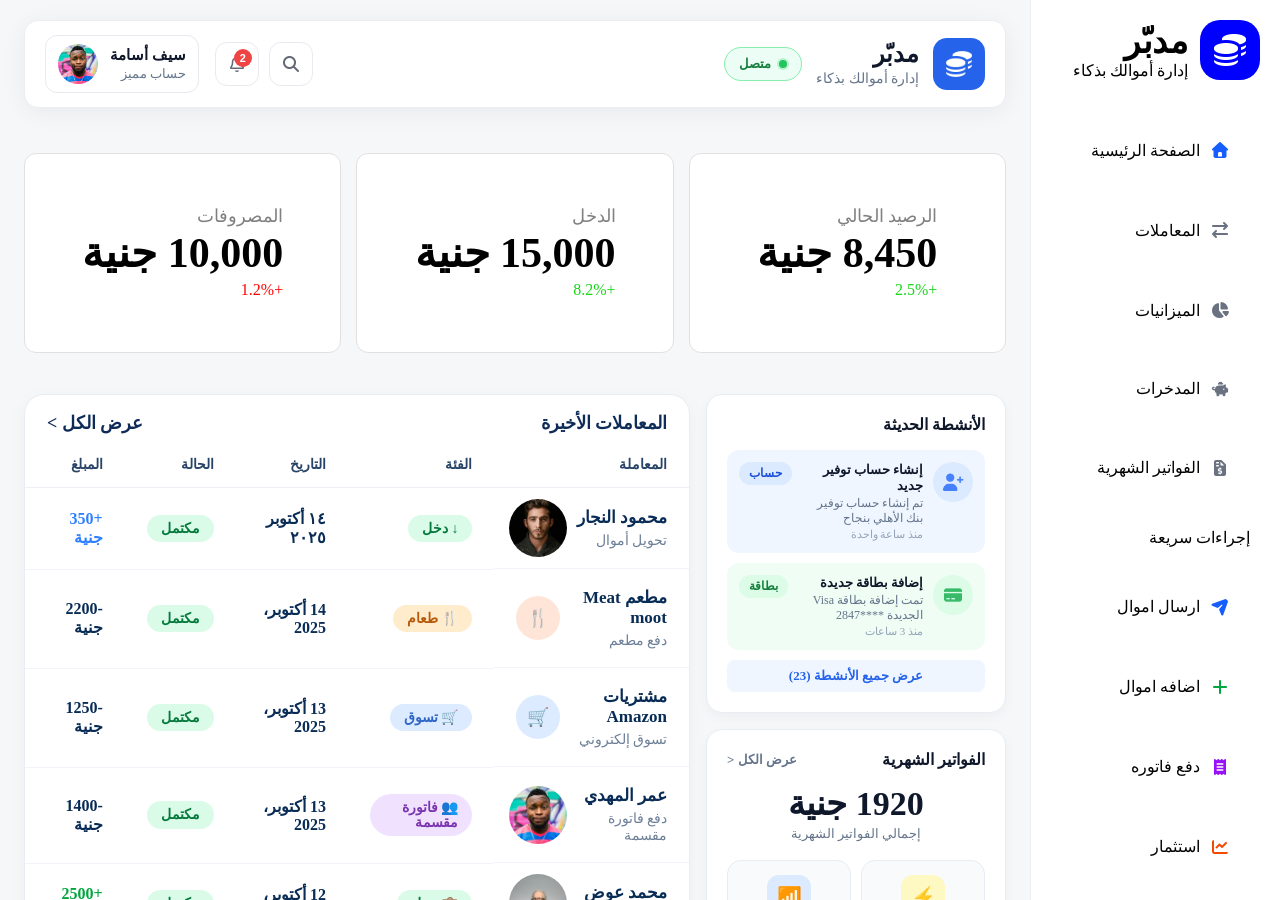
==== commit 05bcdc15: "last-modify" ====
--- a/index.html
+++ b/index.html
@@ -322,7 +322,9 @@
                       <span class="txn-title">محمود النجار</span>
                       <span class="txn-sub">تحويل أموال</span>
                     </div>
-                    <span class="txn-icon person">👤</span>
+                    <span class="txn-icon person">
+                        <img src="./Assets/IMG/avatar-2 (2).jpg" alt="tab-img" style="width:60px ; height: 60px ; border-radius:50%; border: 1px solid transparent;">
+                    </span>
                   </td>
                   <td class="highlight">
                     <span class="badge badge-income">↓ دخل</span>
@@ -367,7 +369,9 @@
                       <span class="txn-title">عمر المهدي</span>
                       <span class="txn-sub">دفع فاتورة مقسمة</span>
                     </div>
-                    <span class="txn-icon split">👥</span>
+                    <span class="txn-icon split">
+                        <img src="./Assets/IMG/avatar-1 (1).jpg" alt="tab-img" style="width:60px ; height: 60px ; border-radius:50%; border: 1px solid transparent;">
+                    </span>
                   </td>
                   <td class="highlight">
                     <span class="badge badge-split">👥 فاتورة مقسمة</span>
@@ -382,7 +386,10 @@
                       <span class="txn-title">محمد عوض</span>
                       <span class="txn-sub">دفع عمل حر</span>
                     </div>
-                    <span class="txn-icon work">💼</span>
+                    <span class="txn-icon work">
+                        <img src="./Assets/IMG/avatar-3 (2).jpg" alt="tab-img" style="width:60px ; height: 60px ; border-radius:50%; border: 1px solid transparent;">
+                    </span>
+                    </span>
                   </td>
                   <td class="highlight">
                     <span class="badge badge-work">💼 عمل</span>
@@ -465,21 +472,23 @@
               <a href="#" class="panel-link">التفاصيل &lt;</a>
             </div>
             <div class="budget-header">
-              <div>
-                <p class="budget-label">إجمالي الميزانية</p>
-                <p class="budget-total-val">10000 جنية</p>
-              </div>
-              <div style="text-align: left">
-                <p class="budget-label">المتبقي</p>
-                <p class="budget-remain-val">1750 جنية</p>
-              </div>
-            </div>
-            <p class="budget-meta">المستخدم: 8250 جنية / 82.5%</p>
-            <div class="prog-bar">
+                    <div>
+                        <p class="budget-label">إجمالي الميزانية</p>
+                        <p class="budget-total-val">10000 جنية</p>
+                    </div>
+                    <div style="text-align: left">
+                        <p class="budget-label g">المتبقي</p>
+                        <p class="budget-remain-val gr">1750 جنية</p>
+                          <p class="budget-meta">المستخدم: 8250 جنية / 82.5%</p>
+                    </div>
+                    </div>
+                    <!-- <p class="budget-meta">المستخدم: 8250 جنية / 82.5%</p> -->
+                    <div class="prog-bar">
               <div
                 class="prog-fill"
                 style="width: 82.5%; background: #2563eb"
-              ></div>
+              >
+              </div>
             </div>
 
             <div class="budget-cat-item">
--- a/SRC/style.css
+++ b/SRC/style.css
@@ -1097,9 +1097,20 @@
 .bottom-row {
     display: grid;
     grid-template-columns: repeat(3, 1fr);
-    gap: 16px;
-    margin-top: 16px;
+    gap: 14px;
+    margin-top: 14px;
     direction: rtl;
+}
+
+.bottom-row .panel-card {
+    border-radius: 18px;
+    padding: 14px;
+    border-color: #e6edf5;
+    box-shadow: 0 3px 10px rgba(15, 23, 42, 0.05);
+}
+
+.bottom-row .panel-head {
+    margin-bottom: 12px;
 }
 
 /* ============================================
@@ -1109,40 +1120,52 @@
     display: flex;
     justify-content: space-between;
     align-items: flex-start;
-    margin-bottom: 8px;
+    margin-bottom: 10px;
+    background: linear-gradient(180deg, #f2f7ff 0%, #eef5ff 100%);
+    border-radius: 12px;
+    border: 1px solid #deebff;
+    padding: 10px 12px;
 }
 
 .budget-label {
-    font-size: 12px;
+    font-size: 11px;
     color: #64748b;
-    font-weight: 500;
+    font-weight: 600;
 }
 
 .budget-total-val {
-    font-size: 18px;
+    font-size: 33px;
     font-weight: 800;
-    color: #0f172a;
+    color: #0f3a8f;
+}
+.g{
+    color: #16a34a;
+}
+.gr{
+    color: #16a34a;
 }
 
 .budget-remain-val {
-    font-size: 16px;
-    font-weight: 700;
-    color: #2563eb;
+    font-size: 32px;
+    font-weight: 700;
+    color: #1d4ed8;
 }
 
 .budget-meta {
-    font-size: 12px;
+    font-size: 11px;
     color: #64748b;
-    margin-bottom: 6px;
+    margin-top: 4px;
 }
 
 .prog-bar {
     width: 100%;
-    height: 8px;
-    background: #f1f5f9;
+    height: 7px;
+    background: #edf2ff;
     border-radius: 999px;
     overflow: hidden;
-    margin-bottom: 12px;
+    margin-bottom: 10px;
+    
+
 }
 
 .prog-fill {
@@ -1152,23 +1175,60 @@
 
 .budget-cat-item {
     margin-bottom: 10px;
+    padding: 9px 10px 10px;
+    border: 1px solid #edf2f7;
+    border-radius: 12px;
+    background: #fff;
 }
 
 .budget-cat-head {
     display: flex;
     justify-content: space-between;
     align-items: flex-start;
-    margin-bottom: 4px;
+    margin-bottom: 6px;
+}
+
+.budget-cat-left {
+    display: flex;
+    align-items: center;
+    gap: 8px;
+}
+
+.cat-icon {
+    width: 22px;
+    height: 22px;
+    border-radius: 7px;
+    display: inline-flex;
+    align-items: center;
+    justify-content: center;
+    font-size: 12px;
+    line-height: 1;
+}
+
+.cat-icon--orange {
+    background: #fff3e0;
+}
+
+.cat-icon--red {
+    background: #fee2e2;
+}
+
+.cat-icon--pink {
+    background: #fce7f3;
+}
+
+.cat-icon--teal {
+    background: #e0f2fe;
 }
 
 .cat-name-txt {
-    font-size: 13px;
+    font-size: 14px;
     font-weight: 600;
     color: #0f172a;
 }
 
 .cat-amount-txt {
-    font-size: 13px;
+    font-size: 14px;
     font-weight: 700;
     color: #0f172a;
     display: block;
@@ -1186,7 +1246,7 @@
 .chart-legend {
     display: flex;
     gap: 16px;
-    margin-bottom: 20px;
+    margin-bottom: 12px;
     direction: rtl;
 }
 
@@ -1219,27 +1279,28 @@
     justify-content: space-evenly;
     align-items: flex-end;
     direction: rtl;
+    gap: 4px;
+    min-height: 122px;
+}
+
+.chart-week {
+    display: flex;
+    flex-direction: column;
+    align-items: center;
     gap: 8px;
-    min-height: 120px;
-}
-
-.chart-week {
-    display: flex;
-    flex-direction: column;
-    align-items: center;
-    gap: 8px;
 }
 
 .chart-col {
     display: flex;
     align-items: flex-end;
-    gap: 4px;
+    gap: 6px;
+    direction: ltr;
 }
 
 .bar {
     display: inline-block;
-    width: 15px;
-    border-radius: 3px 3px 0 0;
+    width: 14px;
+    border-radius: 6px 6px 0 0;
 }
 
 .bar--green {
@@ -1252,13 +1313,14 @@
 
 .chart-label {
     font-size: 11px;
-    color: #94a3b8;
+    color: #6b7280;
     text-align: center;
     white-space: nowrap;
 }
 
 .bottom-mid-col {
-    row-gap: 10px;
+    display: grid;
+    row-gap: 12px;
 }
 
 /* ============================================
@@ -1266,9 +1328,9 @@
    ============================================ */
 .pay-card {
     perspective: 1000px;
-    margin-bottom: 10px;
+    margin-bottom: 12px;
     cursor: pointer;
-    height: 160px;
+    height: 122px;
 }
 
 .pay-card:last-child {
@@ -1293,10 +1355,10 @@
     inset: 0;
     width: 100%;
     height: 100%;
-    border-radius: 12px;
+    border-radius: 14px;
     backface-visibility: hidden;
     -webkit-backface-visibility: hidden;
-    padding: 14px;
+    padding: 12px;
     color: white;
     direction: rtl;
     display: flex;
@@ -1316,18 +1378,18 @@
 
 .pay-card--visa .pay-card-front,
 .pay-card--visa .pay-card-back {
-    background: linear-gradient(135deg, #1d4ed8, #3b82f6);
+    background: linear-gradient(135deg, #1c3faa 0%, #2563eb 100%);
 }
 
 
 .pay-card--mastercard .pay-card-front,
 .pay-card--mastercard .pay-card-back {
-    background: linear-gradient(135deg, #dc2626, #f87171);
+    background: linear-gradient(135deg, #b0003a 0%, #e11d48 100%);
 }
 
 .pay-card--paypal .pay-card-front,
 .pay-card--paypal .pay-card-back {
-    background: linear-gradient(135deg, #1e3a5f, #2563eb);
+    background: linear-gradient(135deg, #0047c7 0%, #1d4ed8 100%);
 }
 
 .pay-card-back-strip {
@@ -1375,11 +1437,11 @@
     display: flex;
     justify-content: space-between;
     align-items: center;
-    margin-bottom: 6px;
+    margin-bottom: 4px;
 }
 
 .pay-brand-txt {
-    font-size: 13px;
+    font-size: 12px;
     font-weight: 700;
     letter-spacing: 1px;
 }
@@ -1390,19 +1452,20 @@
 }
 
 .pay-number-txt {
-    font-size: 12px;
+    font-size: 18px;
     letter-spacing: 2px;
-    margin: 6px 0;
-    opacity: 0.9;
+    margin: 4px 0;
+    font-weight: 700;
+    opacity: 1;
 }
 
 .pay-mini-label {
-    font-size: 10px;
-    opacity: 0.7;
+    font-size: 11px;
+    opacity: 0.8;
 }
 
 .pay-mini-val {
-    font-size: 12px;
+    font-size: 13px;
     font-weight: 600;
 }
 
